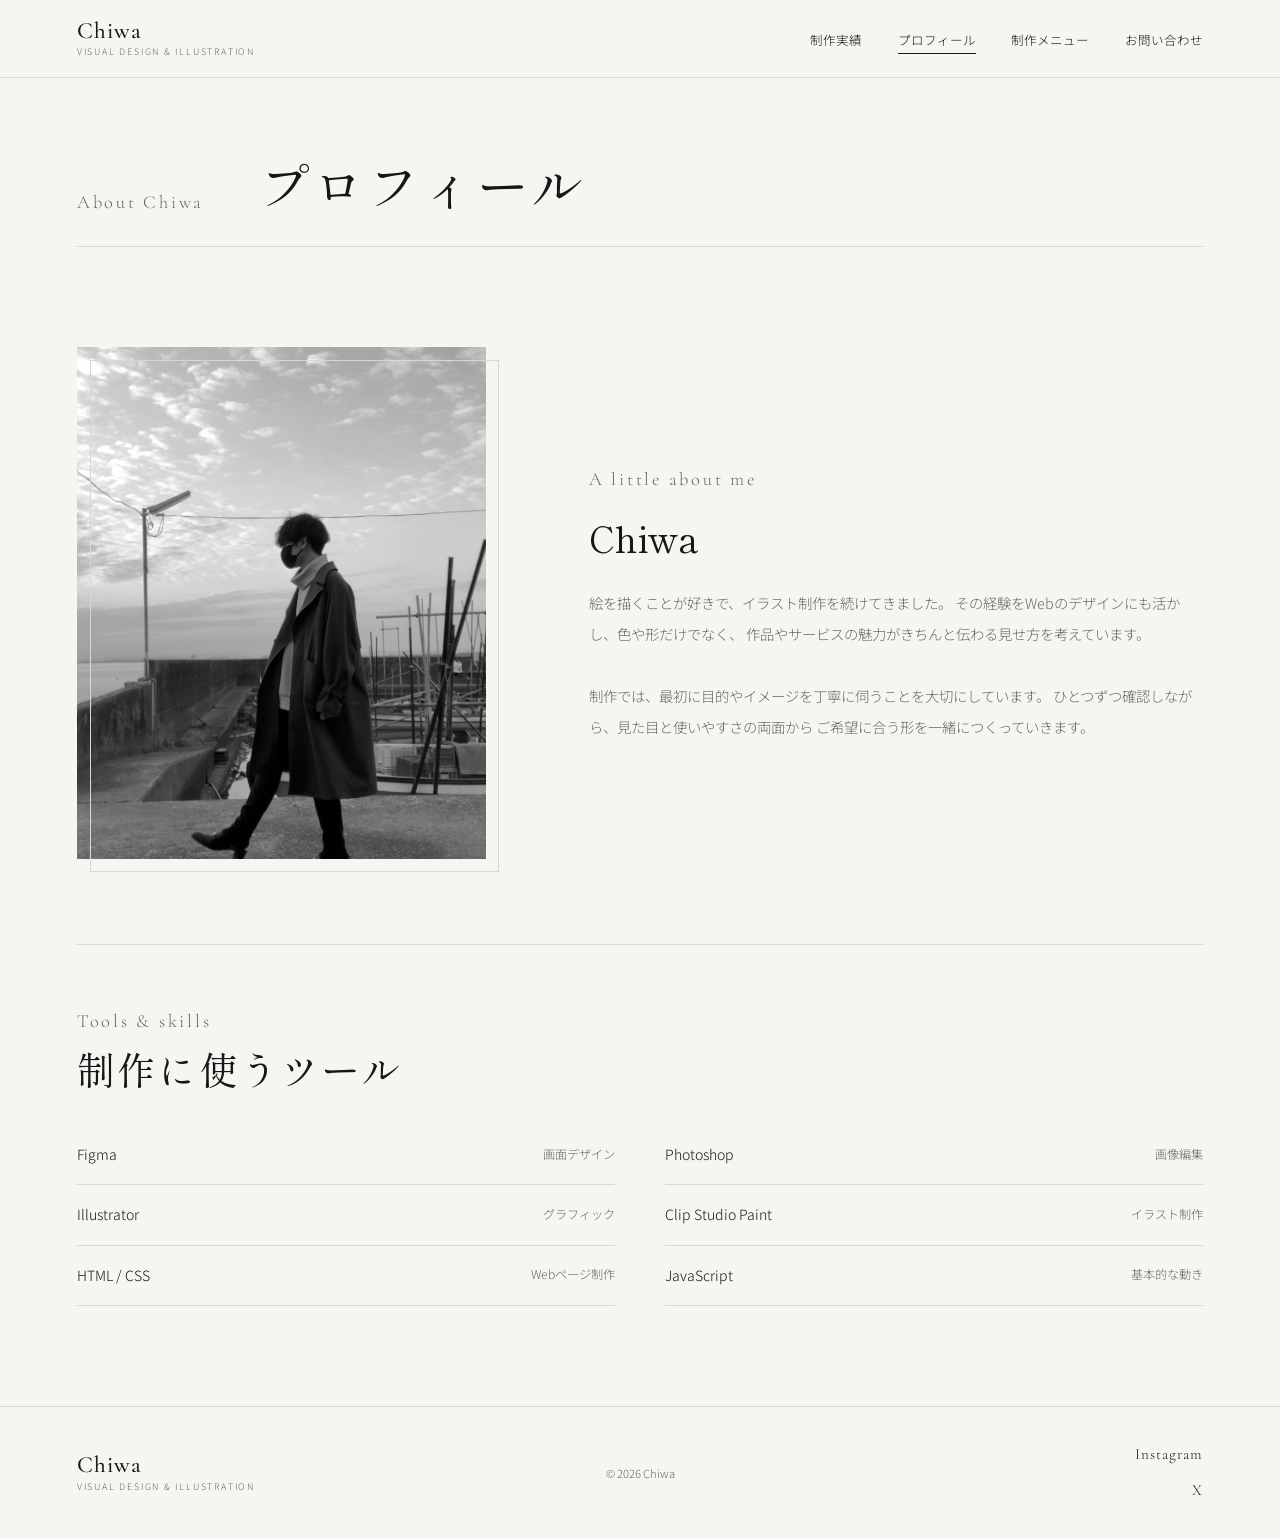
==== about.html @ b2c46706 "Publish Chiwa portfolio site" ====
<!doctype html>
<html lang="ja">
<head>
  <meta charset="UTF-8">
  <meta name="viewport" content="width=device-width, initial-scale=1.0">
  <meta name="description" content="Chiwaのプロフィールと制作に使うツールをご紹介します。">
  <title>プロフィール | Chiwa</title>
  <link rel="stylesheet" href="style.css">
</head>
<body>
  <header class="site-header">
    <a href="index.html" class="logo" aria-label="Chiwa トップページ">
      <span class="logo-main">Chiwa</span>
      <span class="logo-sub">Visual design &amp; illustration</span>
    </a>
    <nav aria-label="メインメニュー">
      <ul class="nav-links">
        <li><a href="works.html">制作実績</a></li>
        <li><a href="about.html" aria-current="page">プロフィール</a></li>
        <li><a href="service.html">制作メニュー</a></li>
        <li><a href="contact.html">お問い合わせ</a></li>
      </ul>
    </nav>
    <button class="hamburger" id="hamburger" type="button" aria-label="メニュー" aria-expanded="false" aria-controls="mobile-nav">
      <span></span><span></span><span></span>
    </button>
  </header>

  <nav class="mobile-nav" id="mobile-nav" aria-label="スマートフォン用メニュー">
    <ul class="mobile-nav__list">
      <li><a href="works.html">制作実績</a></li>
      <li><a href="about.html">プロフィール</a></li>
      <li><a href="service.html">制作メニュー</a></li>
      <li><a href="contact.html">お問い合わせ</a></li>
    </ul>
  </nav>

  <main>
    <div class="page-hero">
      <div class="container">
        <p class="sec-label">About Chiwa</p>
        <h1 class="sec-title">プロフィール</h1>
      </div>
    </div>

    <section id="about">
      <div class="container">
        <div class="about-row">
          <figure class="about-portrait">
            <img src="img/Chiwa.jpg" alt="海辺を歩くChiwaの写真">
          </figure>

          <div class="about-row__content">
            <p class="sec-label">A little about me</p>
            <h2 class="about-name">Chiwa</h2>
            <p class="about-bio">
              絵を描くことが好きで、イラスト制作を続けてきました。
              その経験をWebのデザインにも活かし、色や形だけでなく、
              作品やサービスの魅力がきちんと伝わる見せ方を考えています。
              <br><br>
              制作では、最初に目的やイメージを丁寧に伺うことを大切にしています。
              ひとつずつ確認しながら、見た目と使いやすさの両面から
              ご希望に合う形を一緒につくっていきます。
            </p>
          </div>
        </div>

        <div class="skill-section">
          <div class="section-heading">
            <div>
              <p class="sec-label">Tools &amp; skills</p>
              <h2 class="sec-title">制作に使うツール</h2>
            </div>
          </div>

          <ul class="skill-list">
            <li><span class="skill-name-text">Figma</span><span class="skill-note">画面デザイン</span></li>
            <li><span class="skill-name-text">Photoshop</span><span class="skill-note">画像編集</span></li>
            <li><span class="skill-name-text">Illustrator</span><span class="skill-note">グラフィック</span></li>
            <li><span class="skill-name-text">Clip Studio Paint</span><span class="skill-note">イラスト制作</span></li>
            <li><span class="skill-name-text">HTML / CSS</span><span class="skill-note">Webページ制作</span></li>
            <li><span class="skill-name-text">JavaScript</span><span class="skill-note">基本的な動き</span></li>
          </ul>
        </div>
      </div>
    </section>
  </main>

  <footer class="site-footer">
    <a href="index.html" class="logo">
      <span class="logo-main">Chiwa</span>
      <span class="logo-sub">Visual design &amp; illustration</span>
    </a>
    <span class="footer-copy">© 2026 Chiwa</span>
    <div class="footer-links">
      <a href="https://www.instagram.com/Chiwa_design" target="_blank" rel="noopener noreferrer">Instagram</a>
      <a href="https://x.com/Chiwa_design" target="_blank" rel="noopener noreferrer">X</a>
    </div>
  </footer>

  <script src="main.js"></script>
</body>
</html>
---- style.css ----
@import url('https://fonts.googleapis.com/css2?family=Cormorant+Garamond:wght@400;500;600&family=Noto+Sans+JP:wght@300;400;500;600&family=Shippori+Mincho:wght@400;500;600&display=swap');

:root {
  --paper: #f5f5f2;
  --white: #fff;
  --ink: #171717;
  --muted: #686864;
  --line: #d8d8d3;
  --soft: #e9e9e4;
  --display: 'Shippori Mincho', serif;
  --body: 'Noto Sans JP', sans-serif;
  --serif: 'Cormorant Garamond', serif;
  --page-width: 1180px;
}

*,
*::before,
*::after {
  box-sizing: border-box;
}

html {
  scroll-behavior: smooth;
}

body {
  margin: 0;
  overflow-x: hidden;
  color: var(--ink);
  background: var(--paper);
  font-family: var(--body);
  font-weight: 300;
  line-height: 1.8;
}

a {
  color: inherit;
  text-decoration: none;
}

img {
  display: block;
  max-width: 100%;
  height: auto;
}

ul {
  margin: 0;
  padding: 0;
  list-style: none;
}

button {
  font: inherit;
}

.container {
  width: min(var(--page-width), calc(100% - 12vw));
  margin-inline: auto;
}

/* Header */

.site-header {
  position: fixed;
  z-index: 100;
  inset: 0 0 auto;
  display: flex;
  align-items: center;
  justify-content: space-between;
  min-height: 78px;
  padding: 0 6vw;
  border-bottom: 1px solid rgba(23, 23, 23, 0.12);
  background: rgba(245, 245, 242, 0.92);
  backdrop-filter: blur(16px);
}

.logo {
  display: inline-flex;
  flex-direction: column;
  line-height: 1;
  white-space: nowrap;
}

.logo-main {
  font-family: var(--serif);
  font-size: 1.45rem;
  font-weight: 500;
  letter-spacing: 0.04em;
}

.logo-sub {
  margin-top: 5px;
  color: var(--muted);
  font-size: 0.56rem;
  letter-spacing: 0.2em;
  text-transform: uppercase;
}

.nav-links {
  display: flex;
  align-items: center;
  gap: clamp(18px, 2.8vw, 38px);
}

.nav-links a {
  position: relative;
  padding: 8px 0;
  font-size: 0.78rem;
  letter-spacing: 0.08em;
}

.nav-links a::after {
  position: absolute;
  right: 0;
  bottom: 3px;
  left: 0;
  height: 1px;
  background: currentColor;
  content: '';
  transform: scaleX(0);
  transform-origin: right;
  transition: transform 220ms ease;
}

.nav-links a:hover::after,
.nav-links a[aria-current="page"]::after {
  transform: scaleX(1);
  transform-origin: left;
}

/* Mobile menu */

.hamburger {
  display: none;
  width: 44px;
  height: 44px;
  padding: 10px;
  border: 1px solid var(--line);
  border-radius: 50%;
  background: transparent;
  cursor: pointer;
}

.hamburger span {
  display: block;
  width: 100%;
  height: 1px;
  margin: 5px 0;
  background: var(--ink);
  transition: transform 220ms ease, opacity 220ms ease;
}

.hamburger.is-open span:first-child {
  transform: translateY(6px) rotate(45deg);
}

.hamburger.is-open span:nth-child(2) {
  opacity: 0;
}

.hamburger.is-open span:last-child {
  transform: translateY(-6px) rotate(-45deg);
}

.mobile-nav {
  position: fixed;
  z-index: 99;
  inset: 78px 0 0;
  display: none;
  align-items: center;
  justify-content: center;
  background: rgba(245, 245, 242, 0.98);
}

.mobile-nav.is-open {
  display: flex;
}

.mobile-nav__list {
  width: min(82%, 440px);
}

.mobile-nav__list li {
  border-top: 1px solid var(--line);
}

.mobile-nav__list li:last-child {
  border-bottom: 1px solid var(--line);
}

.mobile-nav__list a {
  display: block;
  padding: 16px 4px;
  font-family: var(--display);
  font-size: 1.35rem;
}

/* Home hero */

#hero {
  display: grid;
  min-height: min(850px, 100svh);
  padding: 130px 6vw 70px;
  overflow: hidden;
  background: var(--paper);
}

.hero-layout {
  display: grid;
  grid-template-columns: 1.05fr 0.95fr;
  align-items: center;
  gap: clamp(35px, 7vw, 100px);
  width: min(var(--page-width), 100%);
  margin: auto;
}

.hero-copy-block {
  position: relative;
  z-index: 2;
  padding: 25px 0;
}

.eyebrow {
  display: flex;
  align-items: center;
  gap: 12px;
  margin: 0 0 25px;
  color: var(--muted);
  font-family: var(--serif);
  font-size: 0.9rem;
  letter-spacing: 0.19em;
  text-transform: uppercase;
}

.eyebrow::before {
  width: 30px;
  height: 1px;
  background: var(--ink);
  content: '';
}

.hero-title {
  margin: 0;
  font-family: var(--display);
  font-size: clamp(3.5rem, 7.3vw, 7.3rem);
  font-weight: 400;
  letter-spacing: 0.06em;
  line-height: 1.28;
}

.hero-title span {
  display: block;
}

.hero-title span:nth-child(2) {
  padding-left: 0.75em;
}

.hero-description {
  max-width: 420px;
  margin: 25px 0 0;
  color: var(--muted);
  font-size: 0.92rem;
  line-height: 2.1;
}

.hero-actions {
  display: flex;
  flex-wrap: wrap;
  gap: 12px;
  margin-top: 34px;
}

.button {
  display: inline-flex;
  min-height: 48px;
  align-items: center;
  justify-content: center;
  gap: 18px;
  padding: 0 22px;
  border: 1px solid var(--ink);
  font-size: 0.78rem;
  letter-spacing: 0.08em;
  transition: background 200ms ease, color 200ms ease;
}

.button::after {
  content: '↗';
  font-size: 1rem;
}

.button:hover {
  color: var(--white);
  background: var(--ink);
}

.button--light {
  border-color: var(--line);
}

.hero-visual {
  position: relative;
  min-height: 490px;
  margin: 0;
  background: #191919;
}

.hero-visual::before {
  position: absolute;
  z-index: 1;
  inset: 14px -14px -14px 14px;
  border: 1px solid var(--line);
  content: '';
  pointer-events: none;
}

.hero-visual img {
  width: 100%;
  height: 100%;
  min-height: 490px;
  object-fit: cover;
  object-position: center 48%;
  filter: grayscale(100%);
}

.hero-visual figcaption {
  position: absolute;
  right: 16px;
  bottom: 16px;
  z-index: 2;
  padding: 6px 10px;
  color: var(--white);
  background: rgba(15, 15, 15, 0.72);
  font-family: var(--serif);
  font-size: 0.78rem;
  letter-spacing: 0.14em;
}

/* Page headings and sections */

.page-hero {
  padding: 150px 0 45px;
}

.page-hero .container {
  display: grid;
  grid-template-columns: 160px 1fr;
  align-items: end;
  gap: 22px;
  padding-bottom: 27px;
  border-bottom: 1px solid var(--line);
}

.sec-label {
  margin: 0;
  color: var(--muted);
  font-family: var(--serif);
  font-size: 1.15rem;
  letter-spacing: 0.15em;
}

.sec-title {
  margin: 0;
  font-family: var(--display);
  font-size: clamp(2rem, 4vw, 3.2rem);
  font-weight: 400;
  letter-spacing: 0.07em;
  line-height: 1.35;
}

.section-intro {
  max-width: 680px;
  margin: 0 0 38px;
  color: var(--muted);
  font-size: 0.9rem;
  line-height: 2;
}

section {
  padding: 55px 0 100px;
}

.section-heading {
  display: flex;
  align-items: end;
  justify-content: space-between;
  gap: 25px;
  margin-bottom: 30px;
}

.section-heading .sec-title {
  font-size: clamp(1.8rem, 3vw, 2.6rem);
}

.section-heading .sec-label {
  margin-bottom: 5px;
}

.section-link {
  display: inline-flex;
  align-items: center;
  gap: 12px;
  padding-bottom: 5px;
  border-bottom: 1px solid var(--ink);
  font-size: 0.77rem;
  letter-spacing: 0.06em;
}

.section-link::after {
  content: '↗';
}

/* Featured work */

.home-works {
  padding-top: 75px;
  background: var(--white);
}

.works-grid {
  display: grid;
  grid-template-columns: repeat(2, minmax(0, 1fr));
  gap: clamp(24px, 4vw, 56px);
}

.work-item {
  min-width: 0;
}

.work-thumb {
  display: block;
  overflow: hidden;
  aspect-ratio: 1.38 / 1;
  background: var(--soft);
}

.work-thumb img {
  width: 100%;
  height: 100%;
  object-fit: cover;
  transition: transform 450ms ease;
}

.work-thumb--contain img {
  object-fit: contain;
  background: #111;
}

.work-item:hover .work-thumb img {
  transform: scale(1.035);
}

.work-info {
  display: grid;
  grid-template-columns: 1fr auto;
  align-items: start;
  gap: 6px 16px;
  padding: 17px 2px 0;
}

.work-cat {
  grid-column: 1 / -1;
  margin: 0;
  color: var(--muted);
  font-family: var(--serif);
  font-size: 0.95rem;
  letter-spacing: 0.12em;
}

.work-title {
  margin: 0;
  font-family: var(--display);
  font-size: 1.12rem;
  font-weight: 500;
}

.work-meta {
  margin: 0;
  color: var(--muted);
  font-size: 0.72rem;
  text-align: right;
}

/* Home introduction band */

.home-note {
  padding: 82px 0;
  color: var(--white);
  background: var(--ink);
}

.home-note__inner {
  display: grid;
  grid-template-columns: 0.75fr 1.25fr;
  align-items: center;
  gap: 50px;
}

.home-note .sec-label {
  color: #b8b8b2;
}

.home-note .sec-title {
  max-width: 670px;
  font-size: clamp(1.8rem, 4vw, 3.1rem);
  line-height: 1.7;
}

.home-note__inner > div > p {
  max-width: 650px;
  margin: 18px 0 0;
  color: #c6c6c1;
  font-size: 0.88rem;
  line-height: 2.1;
}

/* Profile and skills */

.about-row {
  display: grid;
  grid-template-columns: minmax(260px, 0.8fr) 1.2fr;
  align-items: center;
  gap: clamp(35px, 8vw, 105px);
  margin-bottom: 85px;
}

.about-portrait {
  position: relative;
  margin: 0;
  background: var(--soft);
}

.about-portrait::after {
  position: absolute;
  inset: 13px -13px -13px 13px;
  border: 1px solid var(--line);
  content: '';
  pointer-events: none;
}

.about-portrait img {
  width: 100%;
  aspect-ratio: 4 / 5;
  object-fit: cover;
  object-position: center 54%;
  filter: grayscale(100%);
}

.about-name {
  margin: 8px 0 18px;
  font-family: var(--display);
  font-size: 2.3rem;
  font-weight: 400;
}

.about-bio {
  margin: 0;
  color: var(--muted);
  font-size: 0.9rem;
  line-height: 2.15;
}

.skill-section {
  padding: 60px 0 0;
  border-top: 1px solid var(--line);
}

.skill-list {
  display: grid;
  grid-template-columns: repeat(2, minmax(0, 1fr));
  column-gap: 50px;
}

.skill-list li {
  display: flex;
  align-items: center;
  justify-content: space-between;
  gap: 18px;
  padding: 17px 0;
  border-bottom: 1px solid var(--line);
}

.skill-name-text {
  font-size: 0.88rem;
}

.skill-note {
  color: var(--muted);
  font-size: 0.76rem;
}

/* Services and process */

.service-grid {
  display: grid;
  grid-template-columns: repeat(2, minmax(0, 1fr));
  border-top: 1px solid var(--line);
  border-left: 1px solid var(--line);
}

.service-card {
  min-height: 250px;
  padding: 30px;
  border-right: 1px solid var(--line);
  border-bottom: 1px solid var(--line);
  background: var(--white);
  transition: background 220ms ease;
}

.service-card:hover {
  background: #eeeeea;
}

.service-en {
  margin: 0 0 12px;
  color: var(--muted);
  font-family: var(--serif);
  font-size: 1.05rem;
  letter-spacing: 0.12em;
}

.service-name {
  margin: 0 0 13px;
  font-family: var(--display);
  font-size: 1.25rem;
  font-weight: 500;
}

.service-desc {
  max-width: 430px;
  margin: 0;
  color: var(--muted);
  font-size: 0.84rem;
  line-height: 2;
}

.service-tags {
  display: flex;
  flex-wrap: wrap;
  gap: 7px;
  margin-top: 19px;
}

.stag {
  padding: 3px 8px;
  border: 1px solid var(--line);
  color: var(--muted);
  font-size: 0.7rem;
}

#flow {
  padding-top: 70px;
  background: var(--white);
}

.flow-row {
  display: grid;
  grid-template-columns: repeat(5, minmax(0, 1fr));
  border-top: 1px solid var(--line);
  border-bottom: 1px solid var(--line);
}

.flow-step {
  min-width: 0;
  padding: 25px 18px 30px;
}

.flow-step + .flow-step {
  border-left: 1px solid var(--line);
}

.flow-num {
  margin: 0 0 22px;
  color: #92928c;
  font-family: var(--serif);
  font-size: 2.25rem;
  line-height: 1;
}

.flow-title {
  margin: 0 0 9px;
  font-family: var(--display);
  font-size: 1rem;
  font-weight: 500;
}

.flow-desc {
  margin: 0;
  color: var(--muted);
  font-size: 0.76rem;
  line-height: 1.9;
}

/* Contact */

.contact-panel {
  display: grid;
  grid-template-columns: 0.8fr 1.2fr;
  gap: 45px;
  padding: clamp(28px, 6vw, 68px);
  border: 1px solid var(--line);
  background: var(--white);
}

.contact-panel .sec-title {
  max-width: 390px;
}

.contact-lead {
  max-width: 580px;
  margin: 8px 0 25px;
  color: var(--muted);
  font-size: 0.9rem;
  line-height: 2.1;
}

.contact-email-link {
  display: inline-flex;
  align-items: center;
  gap: 12px;
  padding-bottom: 5px;
  border-bottom: 1px solid var(--ink);
  font-family: var(--serif);
  font-size: clamp(1rem, 2.5vw, 1.4rem);
  overflow-wrap: anywhere;
}

.contact-email-icon {
  font-size: 0.9rem;
}

.contact-social-note {
  margin: 27px 0 0;
  color: var(--muted);
  font-size: 0.8rem;
}

/* Footer */

.site-footer {
  display: grid;
  grid-template-columns: 1fr auto 1fr;
  align-items: center;
  gap: 22px;
  padding: 32px 6vw;
  border-top: 1px solid var(--line);
  background: var(--paper);
}

.footer-copy {
  color: var(--muted);
  font-size: 0.7rem;
  text-align: center;
}

.footer-links {
  display: flex;
  flex-direction: column;
  align-items: flex-end;
  gap: 5px;
}

.footer-links a {
  padding: 2px 0;
  font-family: var(--serif);
  font-size: 0.95rem;
  letter-spacing: 0.07em;
}

.footer-links a:hover {
  text-decoration: underline;
  text-underline-offset: 4px;
}

/* Tablet layout */

@media (max-width: 900px) {
  .site-header {
    min-height: 70px;
    padding-inline: 5vw;
  }

  .nav-links {
    display: none;
  }

  .hamburger {
    display: block;
  }

  .mobile-nav {
    inset-block-start: 70px;
  }

  .container {
    width: min(var(--page-width), calc(100% - 10vw));
  }

  .hero-layout {
    grid-template-columns: 1fr 0.8fr;
    gap: 35px;
  }

  .hero-visual,
  .hero-visual img {
    min-height: 430px;
  }

  .page-hero {
    padding-top: 130px;
  }

  .about-row {
    grid-template-columns: minmax(220px, 0.8fr) 1.2fr;
    gap: 42px;
  }

  .flow-row {
    grid-template-columns: repeat(2, minmax(0, 1fr));
  }

  .flow-step {
    border-bottom: 1px solid var(--line);
  }

  .flow-step + .flow-step {
    border-left: 0;
  }

  .flow-step:nth-child(even) {
    border-left: 1px solid var(--line);
  }

  .flow-step:last-child {
    border-bottom: 0;
  }
}

/* Phone layout */

@media (max-width: 640px) {
  .site-header {
    min-height: 64px;
    padding-inline: 20px;
  }

  .logo-main {
    font-size: 1.25rem;
  }

  .mobile-nav {
    inset-block-start: 64px;
  }

  .container {
    width: calc(100% - 40px);
  }

  #hero {
    min-height: auto;
    padding: 105px 20px 60px;
  }

  .hero-layout {
    grid-template-columns: 1fr;
    gap: 32px;
  }

  .hero-copy-block {
    padding: 10px 0 0;
  }

  .eyebrow {
    margin-bottom: 18px;
    font-size: 0.78rem;
  }

  .hero-title {
    font-size: clamp(3rem, 13vw, 4.5rem);
    line-height: 1.35;
  }

  .hero-description {
    margin-top: 18px;
    font-size: 0.84rem;
  }

  .hero-actions {
    margin-top: 24px;
  }

  .button {
    min-height: 44px;
    padding-inline: 16px;
    font-size: 0.72rem;
  }

  .hero-visual,
  .hero-visual img {
    min-height: 0;
    height: auto;
    aspect-ratio: 4 / 5;
  }

  .hero-visual::before {
    inset: 9px -9px -9px 9px;
  }

  .page-hero {
    padding: 112px 0 30px;
  }

  .page-hero .container {
    grid-template-columns: 1fr;
    gap: 2px;
    padding-bottom: 19px;
  }

  .sec-label {
    font-size: 1rem;
  }

  .sec-title {
    font-size: clamp(1.8rem, 8vw, 2.45rem);
  }

  section {
    padding: 36px 0 65px;
  }

  .section-heading {
    align-items: start;
    flex-direction: column;
    gap: 13px;
    margin-bottom: 22px;
  }

  .section-heading .sec-title {
    font-size: 1.8rem;
  }

  .works-grid,
  .service-grid {
    grid-template-columns: 1fr;
  }

  .works-grid {
    gap: 34px;
  }

  .work-info {
    grid-template-columns: 1fr;
    gap: 4px;
  }

  .work-cat {
    grid-column: auto;
  }

  .work-meta {
    text-align: left;
  }

  .home-works {
    padding-top: 55px;
  }

  .home-note {
    padding: 55px 0;
  }

  .home-note__inner {
    grid-template-columns: 1fr;
    gap: 15px;
  }

  .home-note .sec-title {
    font-size: 1.7rem;
  }

  .about-row {
    grid-template-columns: 1fr;
    gap: 34px;
    margin-bottom: 60px;
  }

  .about-portrait {
    width: min(100%, 390px);
    margin-inline: auto;
  }

  .about-portrait img {
    aspect-ratio: 4 / 4.5;
  }

  .about-name {
    font-size: 2rem;
  }

  .about-bio,
  .contact-lead {
    font-size: 0.84rem;
  }

  .skill-list {
    grid-template-columns: 1fr;
  }

  .skill-section {
    padding-top: 40px;
  }

  .service-card {
    min-height: 0;
    padding: 23px;
  }

  #flow {
    padding-top: 48px;
  }

  .flow-row {
    grid-template-columns: 1fr;
  }

  .flow-step {
    display: grid;
    grid-template-columns: 58px 1fr;
    gap: 0 16px;
    padding: 18px 2px;
  }

  .flow-step + .flow-step {
    border-left: 0;
  }

  .flow-num {
    grid-row: span 2;
    margin: 2px 0 0;
    font-size: 1.9rem;
  }

  .flow-title {
    margin-bottom: 3px;
  }

  .flow-desc {
    font-size: 0.75rem;
  }

  .contact-panel {
    grid-template-columns: 1fr;
    gap: 15px;
    padding: 25px 20px;
  }

  .site-footer {
    grid-template-columns: 1fr;
    justify-items: center;
    gap: 14px;
    padding: 26px 20px;
  }

  .footer-links {
    align-items: center;
  }
}

@media (prefers-reduced-motion: reduce) {
  *,
  *::before,
  *::after {
    scroll-behavior: auto !important;
    transition-duration: 0.01ms !important;
  }
}
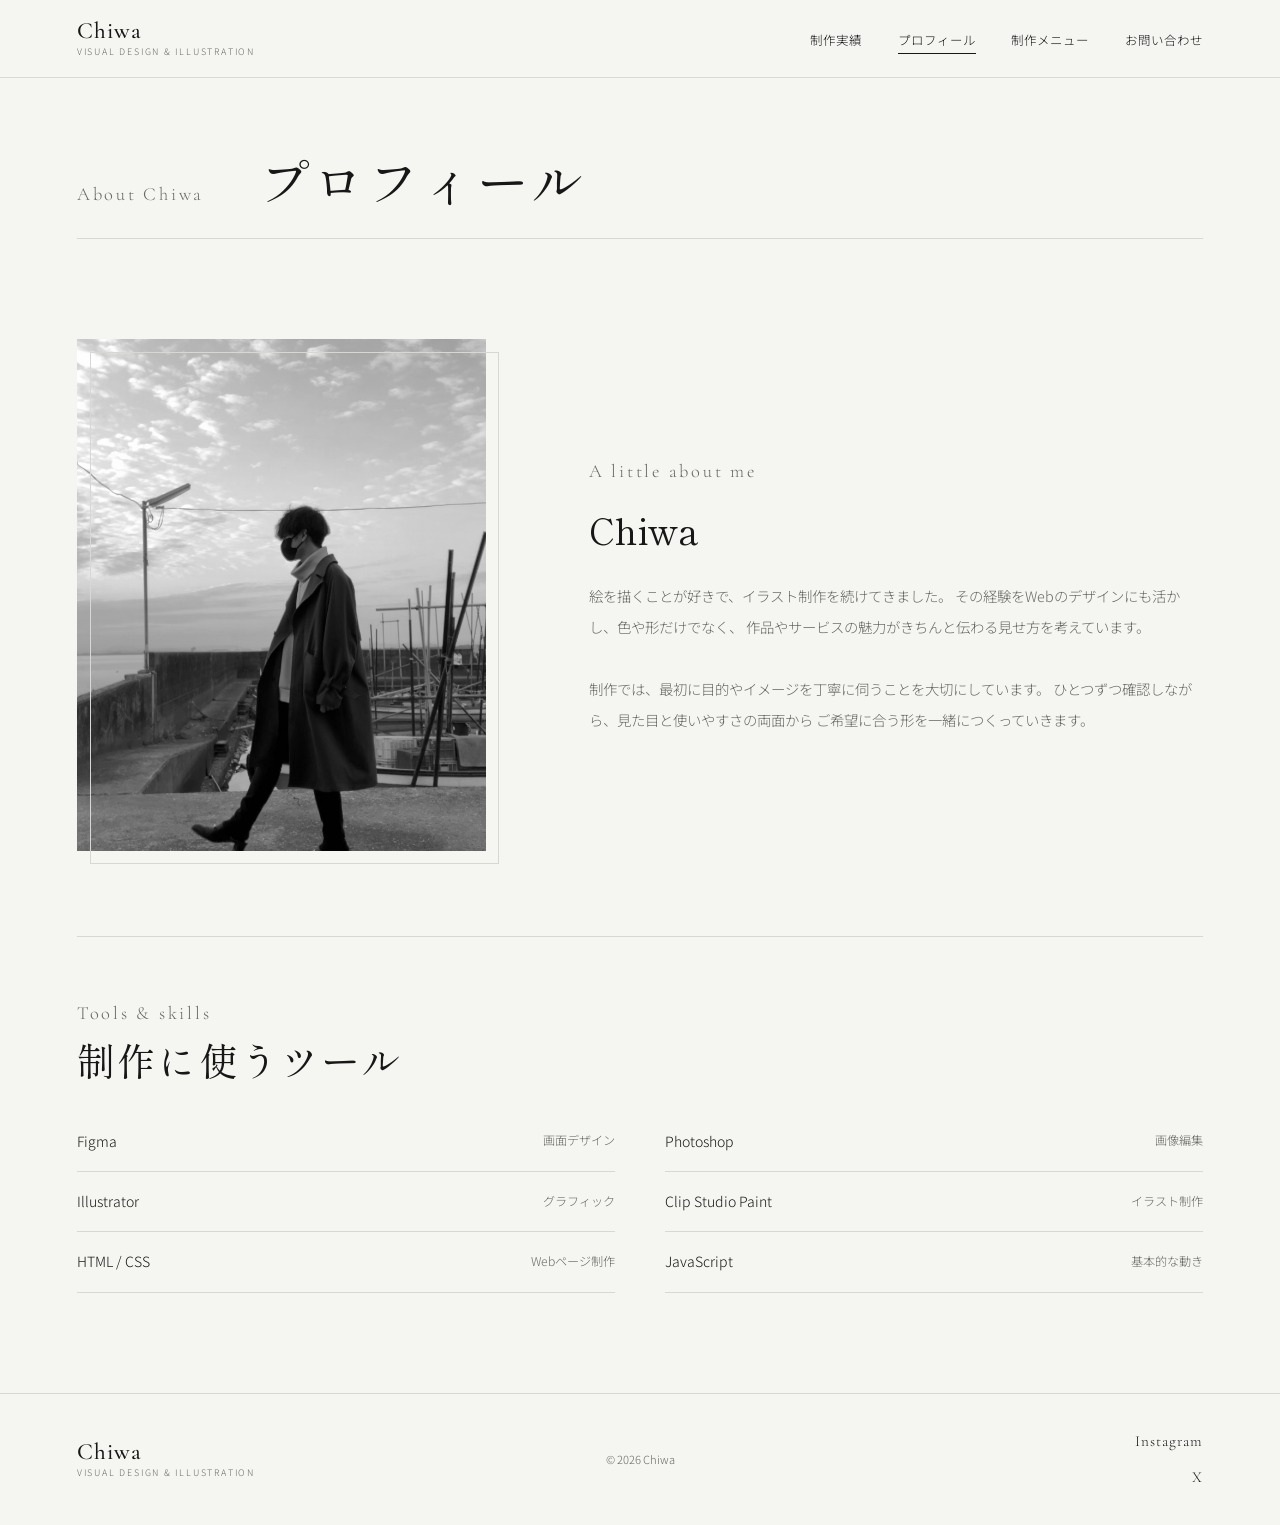
==== commit 61d5213e: "Unify service navigation label and refresh homepage styles" ====
--- a/about.html
+++ b/about.html
@@ -5,7 +5,7 @@
   <meta name="viewport" content="width=device-width, initial-scale=1.0">
   <meta name="description" content="Chiwaのプロフィールと制作に使うツールをご紹介します。">
   <title>プロフィール | Chiwa</title>
-  <link rel="stylesheet" href="style.css">
+  <link rel="stylesheet" href="style.css?v=8">
 </head>
 <body>
   <header class="site-header">
--- a/style.css
+++ b/style.css
@@ -200,8 +200,8 @@
 
 #hero {
   display: grid;
-  min-height: min(850px, 100svh);
-  padding: 130px 6vw 70px;
+  min-height: max(100svh, 940px);
+  padding: 140px 6vw 90px;
   overflow: hidden;
   background: var(--paper);
 }
@@ -210,8 +210,8 @@
   display: grid;
   grid-template-columns: 1.05fr 0.95fr;
   align-items: center;
-  gap: clamp(35px, 7vw, 100px);
-  width: min(var(--page-width), 100%);
+  gap: clamp(42px, 6vw, 88px);
+  width: min(1320px, 100%);
   margin: auto;
 }
 
@@ -243,7 +243,7 @@
 .hero-title {
   margin: 0;
   font-family: var(--display);
-  font-size: clamp(3.5rem, 7.3vw, 7.3rem);
+  font-size: clamp(3.5rem, 5.8vw, 6rem);
   font-weight: 400;
   letter-spacing: 0.06em;
   line-height: 1.28;
@@ -251,6 +251,7 @@
 
 .hero-title span {
   display: block;
+  white-space: nowrap;
 }
 
 .hero-title span:nth-child(2) {
@@ -301,7 +302,7 @@
 
 .hero-visual {
   position: relative;
-  min-height: 490px;
+  min-height: clamp(560px, 65svh, 740px);
   margin: 0;
   background: #191919;
 }
@@ -318,7 +319,7 @@
 .hero-visual img {
   width: 100%;
   height: 100%;
-  min-height: 490px;
+  min-height: clamp(560px, 65svh, 740px);
   object-fit: cover;
   object-position: center 48%;
   filter: grayscale(100%);
@@ -366,7 +367,7 @@
   font-size: clamp(2rem, 4vw, 3.2rem);
   font-weight: 400;
   letter-spacing: 0.07em;
-  line-height: 1.35;
+  line-height: 1.2;
 }
 
 .section-intro {
@@ -798,13 +799,18 @@
   }
 
   .hero-layout {
-    grid-template-columns: 1fr 0.8fr;
-    gap: 35px;
+    grid-template-columns: 0.95fr 1.05fr;
+    gap: clamp(20px, 3.5vw, 35px);
+  }
+
+  .hero-title {
+    font-size: clamp(2.25rem, 5.6vw, 3.25rem);
+    line-height: 1.2;
   }
 
   .hero-visual,
   .hero-visual img {
-    min-height: 430px;
+    min-height: clamp(460px, 56svh, 620px);
   }
 
   .page-hero {
@@ -858,8 +864,8 @@
   }
 
   #hero {
-    min-height: auto;
-    padding: 105px 20px 60px;
+    min-height: max(100svh, 940px);
+    padding: 90px 20px 70px;
   }
 
   .hero-layout {
@@ -877,8 +883,8 @@
   }
 
   .hero-title {
-    font-size: clamp(3rem, 13vw, 4.5rem);
-    line-height: 1.35;
+    font-size: clamp(2.35rem, 10vw, 3.5rem);
+    line-height: 1.2;
   }
 
   .hero-description {
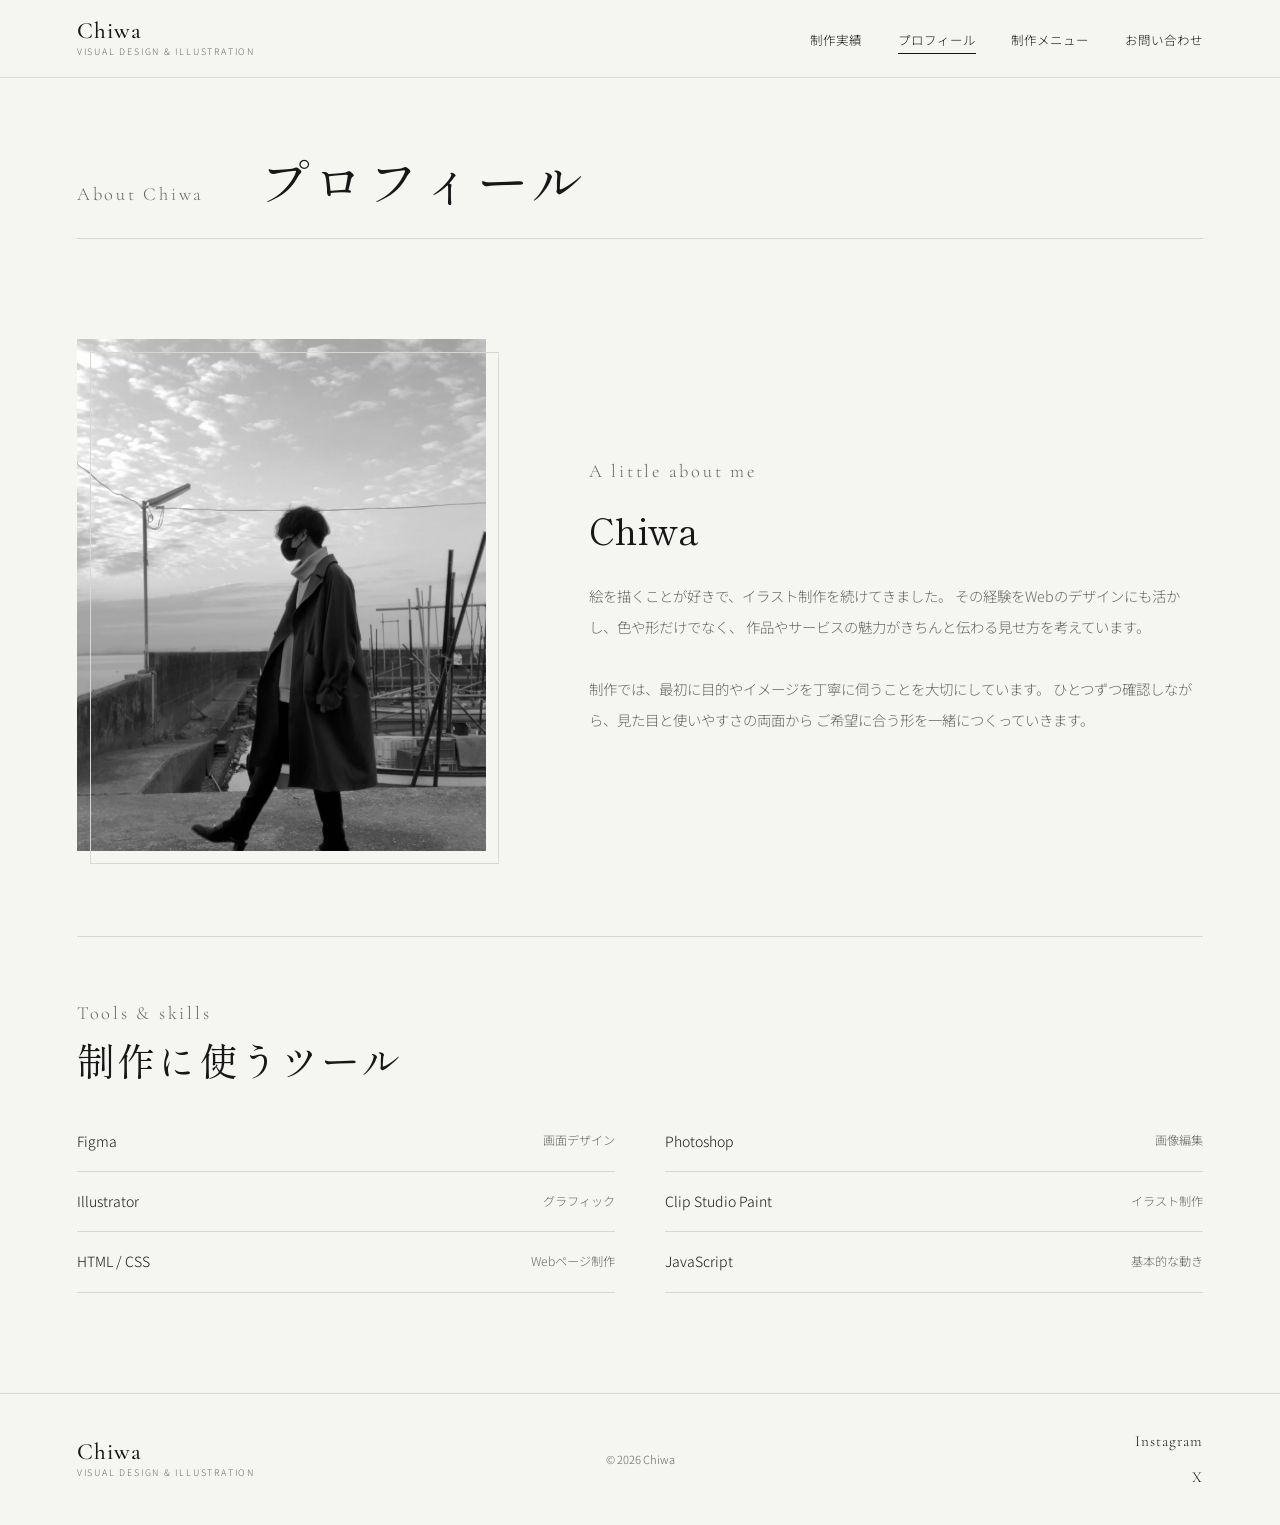
==== commit 61d6cc16: "Add Senrin restaurant concepts and motion design" ====
--- a/about.html
+++ b/about.html
@@ -5,7 +5,7 @@
   <meta name="viewport" content="width=device-width, initial-scale=1.0">
   <meta name="description" content="Chiwaのプロフィールと制作に使うツールをご紹介します。">
   <title>プロフィール | Chiwa</title>
-  <link rel="stylesheet" href="style.css?v=8">
+  <link rel="stylesheet" href="style.css?v=9">
 </head>
 <body>
   <header class="site-header">
--- a/style.css
+++ b/style.css
@@ -1082,3 +1082,224 @@
   }
 }
 
+
+
+/* Senrin restaurant concept trio */
+.restaurant-showcase {
+  padding-block: clamp(66px, 9vw, 116px);
+  border-top: 1px solid var(--line);
+  background: var(--white);
+}
+.restaurant-heading {
+  align-items: end;
+  gap: clamp(28px, 7vw, 96px);
+  margin-bottom: 31px;
+}
+.restaurant-heading .sec-title {
+  max-width: 650px;
+  line-height: 1.6;
+}
+.restaurant-lead {
+  max-width: 430px;
+  margin: 0 0 4px;
+  color: var(--muted);
+  font-size: .84rem;
+  line-height: 2.05;
+}
+.restaurant-series-note {
+  display: flex;
+  align-items: center;
+  gap: 18px;
+  padding: 15px 0;
+  border-top: 1px solid var(--line);
+  border-bottom: 1px solid var(--line);
+}
+.restaurant-series-mark,
+.restaurant-card__type {
+  color: var(--muted);
+  font-family: var(--serif);
+  font-size: .77rem;
+  letter-spacing: .15em;
+}
+.restaurant-series-mark { flex: 0 0 auto; }
+.restaurant-series-note p {
+  margin: 0;
+  color: var(--muted);
+  font-size: .73rem;
+}
+.restaurant-grid {
+  display: grid;
+  grid-template-columns: repeat(3, minmax(0, 1fr));
+  gap: clamp(14px, 2.2vw, 28px);
+  margin-top: 28px;
+}
+.restaurant-card {
+  display: block;
+  min-width: 0;
+}
+.restaurant-card__image {
+  position: relative;
+  overflow: hidden;
+  aspect-ratio: 1.08 / 1;
+  background: #202020;
+}
+.restaurant-card__image img {
+  width: 100%;
+  height: 100%;
+  object-fit: cover;
+  filter: grayscale(100%);
+  transition: transform 700ms cubic-bezier(.2,.7,.2,1), filter 500ms ease;
+}
+.restaurant-card:hover .restaurant-card__image img,
+.restaurant-card:focus-visible .restaurant-card__image img {
+  transform: scale(1.045);
+  filter: grayscale(20%);
+}
+.restaurant-card__number {
+  position: absolute;
+  top: 14px;
+  left: 14px;
+  display: grid;
+  width: 39px;
+  height: 39px;
+  place-items: center;
+  border: 1px solid rgba(255,255,255,.8);
+  border-radius: 50%;
+  color: #fff;
+  background: rgba(16,16,16,.28);
+  font-family: var(--serif);
+  font-size: .9rem;
+  backdrop-filter: blur(6px);
+}
+.restaurant-card__copy { padding: 15px 1px 0; }
+.restaurant-card__type { margin: 0 0 5px; font-size: .69rem; }
+.restaurant-card__copy h3 {
+  margin: 0;
+  font-family: var(--display);
+  font-size: clamp(1rem, 1.4vw, 1.2rem);
+  font-weight: 500;
+}
+.restaurant-card__link {
+  display: inline-flex;
+  gap: 10px;
+  align-items: center;
+  margin-top: 12px;
+  padding-bottom: 3px;
+  border-bottom: 1px solid var(--line);
+  color: var(--muted);
+  font-size: .72rem;
+  transition: color 180ms ease, border-color 180ms ease;
+}
+.restaurant-card:hover .restaurant-card__link { color: var(--ink); border-color: var(--ink); }
+
+/* Gem-inspired page entrance and restrained motion */
+body.is-loading { overflow: hidden; }
+.site-loader {
+  position: fixed;
+  z-index: 10000;
+  inset: 0;
+  display: grid;
+  place-items: center;
+  color: #f5f5f2;
+  background: #111;
+  opacity: 1;
+  visibility: visible;
+  transition: opacity 650ms ease, visibility 650ms ease;
+}
+.site-loader.is-leaving { opacity: 0; visibility: hidden; pointer-events: none; }
+.site-loader__inner { display: grid; justify-items: center; gap: 19px; }
+.site-loader__crystal {
+  width: 68px;
+  height: 68px;
+  overflow: visible;
+  animation: crystal-turn 7s ease-in-out infinite;
+  filter: drop-shadow(0 0 16px rgba(255,255,255,.22));
+}
+.site-loader__label {
+  margin: 0;
+  font-family: var(--serif);
+  font-size: .78rem;
+  letter-spacing: .28em;
+}
+.site-loader__caption {
+  margin: -13px 0 0;
+  color: #aaa9a2;
+  font-size: .58rem;
+  letter-spacing: .18em;
+}
+.site-loader__track {
+  width: 130px;
+  height: 1px;
+  overflow: hidden;
+  background: #444;
+}
+.site-loader__track::after {
+  display: block;
+  width: 45%;
+  height: 100%;
+  content: '';
+  background: #f5f5f2;
+  animation: loader-progress 1.25s ease-in-out infinite;
+}
+.motion-ready [data-reveal] {
+  opacity: 0;
+  transform: translate3d(0, 22px, 0);
+  transition: opacity 750ms ease, transform 750ms cubic-bezier(.2,.7,.2,1);
+  transition-delay: var(--reveal-delay, 0ms);
+}
+.motion-ready [data-reveal="from-left"] { transform: translate3d(-22px, 0, 0); }
+.motion-ready [data-reveal="from-right"] { transform: translate3d(22px, 0, 0); }
+.motion-ready [data-reveal].is-revealed { opacity: 1; transform: translate3d(0,0,0); }
+.hero-visual { overflow: hidden; }
+.hero-visual img { animation: crystal-breathe 18s ease-in-out infinite alternate; }
+.hero-visual::after {
+  position: absolute;
+  z-index: 1;
+  inset: 0;
+  content: '';
+  pointer-events: none;
+  background: linear-gradient(112deg, transparent 34%, rgba(255,255,255,.13) 49%, transparent 62%);
+  transform: translateX(-130%);
+  animation: crystal-sheen 13s ease-in-out infinite;
+}
+@keyframes crystal-turn {
+  0%, 100% { transform: translateY(0) rotate(-3deg); }
+  50% { transform: translateY(-7px) rotate(5deg); }
+}
+@keyframes loader-progress {
+  0% { transform: translateX(-110%); }
+  100% { transform: translateX(330%); }
+}
+@keyframes crystal-breathe {
+  from { transform: scale(1.015); }
+  to { transform: scale(1.065); }
+}
+@keyframes crystal-sheen {
+  0%, 56% { transform: translateX(-130%); }
+  78%, 100% { transform: translateX(130%); }
+}
+@media (max-width: 760px) {
+  .restaurant-showcase { padding-block: 58px 72px; }
+  .restaurant-heading { gap: 10px; }
+  .restaurant-heading .sec-title { font-size: clamp(1.7rem, 8vw, 2.3rem); }
+  .restaurant-series-note { align-items: flex-start; flex-direction: column; gap: 4px; }
+  .restaurant-grid { grid-template-columns: 1fr; gap: 25px; }
+  .restaurant-card { display: grid; grid-template-columns: minmax(115px, .8fr) 1.2fr; align-items: center; gap: 14px; }
+  .restaurant-card__image { aspect-ratio: 1 / 1; }
+  .restaurant-card__number { top: 8px; left: 8px; width: 31px; height: 31px; font-size: .75rem; }
+  .restaurant-card__copy { padding: 8px 0; }
+  .restaurant-card__copy h3 { font-size: .98rem; }
+  .restaurant-card__link { margin-top: 8px; }
+}
+@media (prefers-reduced-motion: reduce) {
+  .site-loader, .site-loader__crystal, .site-loader__track::after, .hero-visual img, .hero-visual::after {
+    animation: none !important;
+    transition: none !important;
+  }
+  .motion-ready [data-reveal],
+  .motion-ready [data-reveal].is-revealed {
+    opacity: 1;
+    transform: none;
+    transition: none !important;
+  }
+}
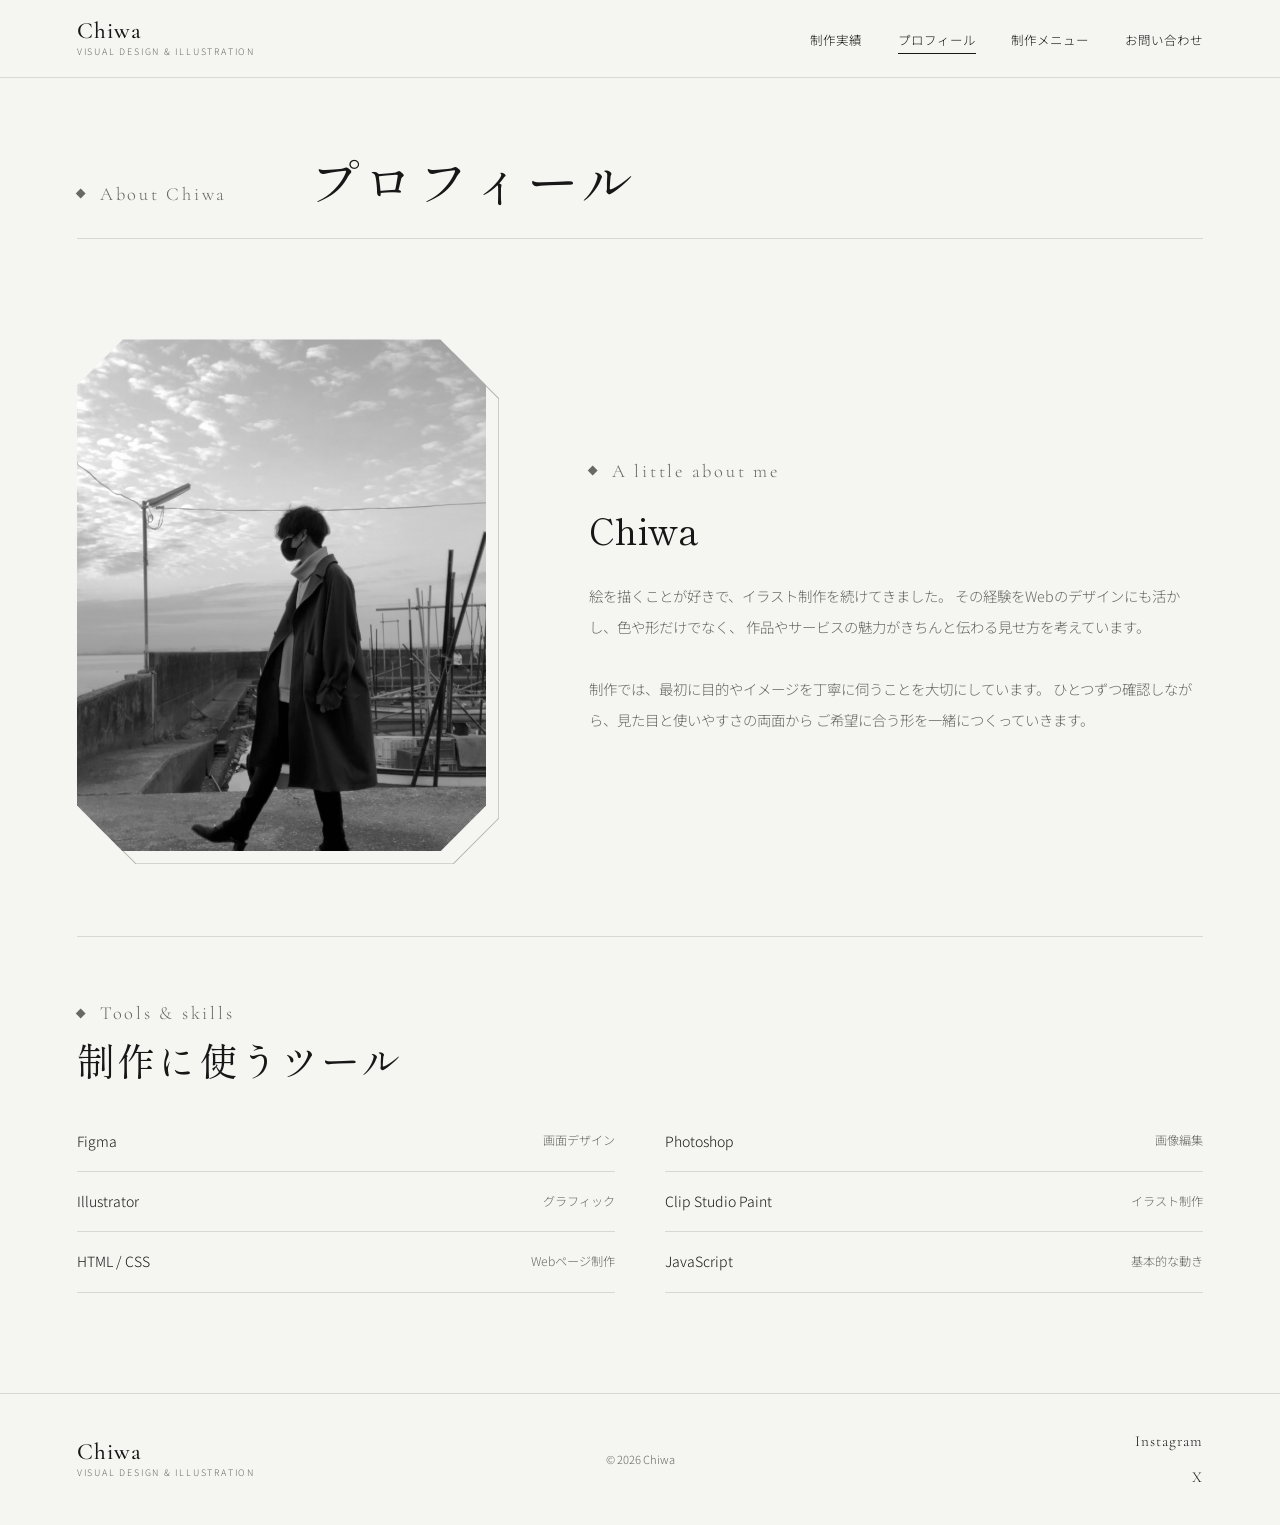
==== commit 69749b09: "Add gem-cut shapes and calm motion; fix restaurant concept links - Gem-cut (chamfered) shapes for he" ====
--- a/about.html
+++ b/about.html
@@ -5,7 +5,7 @@
   <meta name="viewport" content="width=device-width, initial-scale=1.0">
   <meta name="description" content="Chiwaのプロフィールと制作に使うツールをご紹介します。">
   <title>プロフィール | Chiwa</title>
-  <link rel="stylesheet" href="style.css?v=9">
+  <link rel="stylesheet" href="style.css?v=11">
 </head>
 <body>
   <header class="site-header">
@@ -98,7 +98,7 @@
     </div>
   </footer>
 
-  <script src="main.js"></script>
+  <script src="main.js?v=11"></script>
 </body>
-</html>
-
+</html>
+
--- a/style.css
+++ b/style.css
@@ -1080,11 +1080,11 @@
     scroll-behavior: auto !important;
     transition-duration: 0.01ms !important;
   }
-}
-
-
-
-/* Senrin restaurant concept trio */
+}
+
+
+
+/* Chiwa restaurant concept trio */
 .restaurant-showcase {
   padding-block: clamp(66px, 9vw, 116px);
   border-top: 1px solid var(--line);
@@ -1114,8 +1114,7 @@
   border-top: 1px solid var(--line);
   border-bottom: 1px solid var(--line);
 }
-.restaurant-series-mark,
-.restaurant-card__type {
+.restaurant-series-mark {
   color: var(--muted);
   font-family: var(--serif);
   font-size: .77rem;
@@ -1129,70 +1128,49 @@
 }
 .restaurant-grid {
   display: grid;
-  grid-template-columns: repeat(3, minmax(0, 1fr));
-  gap: clamp(14px, 2.2vw, 28px);
+  grid-template-columns: repeat(2, minmax(0, 1fr));
+  gap: clamp(24px, 4vw, 56px);
   margin-top: 28px;
 }
-.restaurant-card {
+.restaurant-work {
   display: block;
-  min-width: 0;
-}
-.restaurant-card__image {
-  position: relative;
-  overflow: hidden;
-  aspect-ratio: 1.08 / 1;
-  background: #202020;
-}
-.restaurant-card__image img {
-  width: 100%;
-  height: 100%;
-  object-fit: cover;
-  filter: grayscale(100%);
-  transition: transform 700ms cubic-bezier(.2,.7,.2,1), filter 500ms ease;
-}
-.restaurant-card:hover .restaurant-card__image img,
-.restaurant-card:focus-visible .restaurant-card__image img {
-  transform: scale(1.045);
-  filter: grayscale(20%);
-}
-.restaurant-card__number {
-  position: absolute;
-  top: 14px;
-  left: 14px;
-  display: grid;
-  width: 39px;
-  height: 39px;
-  place-items: center;
-  border: 1px solid rgba(255,255,255,.8);
-  border-radius: 50%;
-  color: #fff;
-  background: rgba(16,16,16,.28);
-  font-family: var(--serif);
-  font-size: .9rem;
-  backdrop-filter: blur(6px);
-}
-.restaurant-card__copy { padding: 15px 1px 0; }
-.restaurant-card__type { margin: 0 0 5px; font-size: .69rem; }
-.restaurant-card__copy h3 {
-  margin: 0;
-  font-family: var(--display);
-  font-size: clamp(1rem, 1.4vw, 1.2rem);
-  font-weight: 500;
-}
-.restaurant-card__link {
-  display: inline-flex;
-  gap: 10px;
-  align-items: center;
-  margin-top: 12px;
-  padding-bottom: 3px;
-  border-bottom: 1px solid var(--line);
+}
+.restaurant-work .work-thumb img { filter: grayscale(100%); }
+.restaurant-work:hover .work-thumb img,
+.restaurant-work:focus-visible .work-thumb img { filter: grayscale(0%); }
+.restaurant-work-link {
+  display: inline-block;
+  margin-top: 7px;
   color: var(--muted);
   font-size: .72rem;
-  transition: color 180ms ease, border-color 180ms ease;
-}
-.restaurant-card:hover .restaurant-card__link { color: var(--ink); border-color: var(--ink); }
-
-/* Gem-inspired page entrance and restrained motion */
+  text-decoration: underline;
+  text-underline-offset: 4px;
+}
+.restaurant-work:hover .restaurant-work-link { color: var(--ink); }
+
+/* Restaurant concept: phone layout */
+@media (max-width: 760px) {
+  .restaurant-showcase { padding-block: 58px 72px; }
+  .restaurant-heading { gap: 10px; }
+  .restaurant-heading .sec-title { font-size: clamp(1.7rem, 8vw, 2.3rem); }
+  .restaurant-series-note { align-items: flex-start; flex-direction: column; gap: 4px; }
+  .restaurant-grid { grid-template-columns: 1fr; gap: 34px; }
+  .restaurant-work .work-info { grid-template-columns: 1fr; gap: 4px; }
+  .restaurant-work .work-meta { text-align: left; }
+  .restaurant-work-link { margin-top: 7px; }
+}
+
+/* ==========================================================
+   Gemstone layer
+   宝石のカット（面取り）と、面を走る光を全体の共通モチーフにしています。
+   色は増やさず、白〜黒の光の変化だけで見せます。
+   ========================================================== */
+
+:root {
+  --ease-gem: cubic-bezier(.2, .7, .2, 1);
+}
+
+/* --- ローダー（最初の1回だけ表示） --- */
 body.is-loading { overflow: hidden; }
 .site-loader {
   position: fixed;
@@ -1202,36 +1180,23 @@
   place-items: center;
   color: #f5f5f2;
   background: #111;
-  opacity: 1;
-  visibility: visible;
-  transition: opacity 650ms ease, visibility 650ms ease;
+  transition: opacity 700ms ease, visibility 700ms ease;
 }
 .site-loader.is-leaving { opacity: 0; visibility: hidden; pointer-events: none; }
-.site-loader__inner { display: grid; justify-items: center; gap: 19px; }
-.site-loader__crystal {
-  width: 68px;
-  height: 68px;
-  overflow: visible;
-  animation: crystal-turn 7s ease-in-out infinite;
-  filter: drop-shadow(0 0 16px rgba(255,255,255,.22));
-}
+.site-loader__inner { display: grid; justify-items: center; gap: 18px; }
+
 .site-loader__label {
   margin: 0;
   font-family: var(--serif);
-  font-size: .78rem;
-  letter-spacing: .28em;
-}
-.site-loader__caption {
-  margin: -13px 0 0;
-  color: #aaa9a2;
-  font-size: .58rem;
-  letter-spacing: .18em;
+  font-size: .8rem;
+  letter-spacing: .32em;
+  text-indent: .32em;
 }
 .site-loader__track {
-  width: 130px;
+  width: 120px;
   height: 1px;
   overflow: hidden;
-  background: #444;
+  background: #3c3c3c;
 }
 .site-loader__track::after {
   display: block;
@@ -1241,31 +1206,183 @@
   background: #f5f5f2;
   animation: loader-progress 1.25s ease-in-out infinite;
 }
+
+/* --- スクロール量を示すヘッダーの細い線 --- */
+.site-header::after {
+  position: absolute;
+  right: 0;
+  bottom: -1px;
+  left: 0;
+  height: 1px;
+  background: var(--ink);
+  content: '';
+  transform: scaleX(var(--scroll, 0));
+  transform-origin: left;
+}
+
+/* --- 小さなひし形のしるし --- */
+.sec-label::before {
+  display: inline-block;
+  width: .4em;
+  height: .4em;
+  margin-right: .85em;
+  background: currentColor;
+  content: '';
+  vertical-align: .14em;
+  transform: rotate(45deg);
+  animation: gem-twinkle 6s ease-in-out infinite;
+}
+
+/* --- 宝石カット（四隅を落とした形） --- */
+.hero-visual__cut,
+.hero-visual::before,
+.about-portrait img,
+.about-portrait::after {
+  --c: clamp(26px, 3.6vw, 52px);
+}
+.hero-visual__cut,
+.about-portrait img {
+  clip-path: polygon(
+    var(--c) 0, calc(100% - var(--c)) 0, 100% var(--c), 100% calc(100% - var(--c)),
+    calc(100% - var(--c)) 100%, var(--c) 100%, 0 calc(100% - var(--c)), 0 var(--c));
+}
+/* 同じ形の細い枠線（外形から1px内側をくり抜く） */
+.hero-visual::before,
+.about-portrait::after {
+  border: 0;
+  background: #b4b4ad;
+  clip-path: polygon(evenodd,
+    var(--c) 0, calc(100% - var(--c)) 0, 100% var(--c), 100% calc(100% - var(--c)),
+    calc(100% - var(--c)) 100%, var(--c) 100%, 0 calc(100% - var(--c)), 0 var(--c), var(--c) 0,
+    calc(var(--c) + .4px) 1px, 1px calc(var(--c) + .4px), 1px calc(100% - var(--c) - .4px),
+    calc(var(--c) + .4px) calc(100% - 1px), calc(100% - var(--c) - .4px) calc(100% - 1px),
+    calc(100% - 1px) calc(100% - var(--c) - .4px), calc(100% - 1px) calc(var(--c) + .4px),
+    calc(100% - var(--c) - .4px) 1px, calc(var(--c) + .4px) 1px);
+}
+.about-portrait { background: transparent; }
+
+/* --- ヒーロー --- */
+.hero-visual {
+  overflow: visible;
+  background: transparent;
+}
+.hero-visual::before { z-index: 0; }
+.hero-visual,
+.hero-visual img { min-height: 0; }
+.hero-visual img { height: 100%; }
+.hero-visual__cut {
+  position: relative;
+  z-index: 1;
+  height: clamp(520px, 66svh, 740px);
+  overflow: hidden;
+  background: #191919;
+  transform: perspective(1100px) rotateX(calc(var(--ty, 0) * -3deg)) rotateY(calc(var(--tx, 0) * 3deg));
+  transition: transform 900ms var(--ease-gem);
+}
+.hero-visual img { animation: crystal-breathe 18s ease-in-out infinite alternate; }
+/* 写真の上をときどき横切る光 */
+.hero-visual__cut::after {
+  position: absolute;
+  inset: 0;
+  content: '';
+  pointer-events: none;
+  background: linear-gradient(112deg, transparent 34%, rgba(255,255,255,.16) 49%, transparent 62%);
+  transform: translateX(-130%);
+  animation: crystal-sheen 11s ease-in-out infinite;
+}
+.hero-visual figcaption {
+  right: calc(clamp(26px, 3.6vw, 52px) + 4px);
+  bottom: 14px;
+  background: none;
+  letter-spacing: .18em;
+}
+
+/* ヒーローの登場：ローダーが消えたあと、上から順に */
+.motion-ready .hero-title span {
+  clip-path: inset(0 0 100% 0);
+  transform: translateY(.4em);
+  transition: clip-path 1100ms var(--ease-gem), transform 1100ms var(--ease-gem);
+}
+.motion-ready .hero-title span:nth-child(2) { transition-delay: 140ms; }
+.motion-ready .eyebrow,
+.motion-ready .hero-description,
+.motion-ready .hero-actions,
+.motion-ready .hero-visual {
+  opacity: 0;
+  transition: opacity 900ms ease, translate 900ms var(--ease-gem);
+  translate: 0 16px;
+}
+.motion-ready .hero-description { transition-delay: 380ms; }
+.motion-ready .hero-actions { transition-delay: 500ms; }
+.motion-ready .hero-visual { transition-delay: 200ms; transition-duration: 1300ms; }
+.motion-ready.hero-in .hero-title span { clip-path: inset(-.3em); transform: none; }
+.motion-ready.hero-in .eyebrow,
+.motion-ready.hero-in .hero-description,
+.motion-ready.hero-in .hero-actions,
+.motion-ready.hero-in .hero-visual { opacity: 1; translate: 0 0; }
+
+/* --- ボタン：左から静かに塗りが入る --- */
+.button {
+  background: linear-gradient(var(--ink), var(--ink)) no-repeat left / 0 100%;
+  transition: background-size 420ms var(--ease-gem), color 300ms ease, border-color 300ms ease;
+}
+.button:hover,
+.button:focus-visible {
+  border-color: var(--ink);
+  color: var(--white);
+  background: linear-gradient(var(--ink), var(--ink)) no-repeat left / 100% 100%;
+}
+.button::after,
+.section-link::after { transition: transform 300ms var(--ease-gem); }
+.button:hover::after,
+.section-link:hover::after { transform: translate(3px, -3px); }
+
+/* --- 作品サムネイル：対角を落とし、ホバーで光が走る --- */
+.work-thumb {
+  position: relative;
+  clip-path: polygon(22px 0, 100% 0, 100% calc(100% - 22px), calc(100% - 22px) 100%, 0 100%, 0 22px);
+}
+.work-thumb::after {
+  position: absolute;
+  inset: 0;
+  content: '';
+  pointer-events: none;
+  background: linear-gradient(112deg, transparent 38%, rgba(255,255,255,.34) 50%, transparent 62%);
+  transform: translateX(-120%);
+}
+.work-item:hover .work-thumb::after {
+  transform: translateX(120%);
+  transition: transform 900ms var(--ease-gem);
+}
+.work-thumb img { transition: transform 900ms var(--ease-gem), filter 500ms ease; }
+
+/* --- サービスカード・工程：控えめな反応 --- */
+.service-card { position: relative; }
+.service-card::after {
+  position: absolute;
+  top: 26px;
+  right: 26px;
+  width: 7px;
+  height: 7px;
+  background: var(--ink);
+  content: '';
+  opacity: 0;
+  transform: rotate(45deg) scale(.4);
+  transition: opacity 300ms ease, transform 500ms var(--ease-gem);
+}
+.service-card:hover::after { opacity: 1; transform: rotate(225deg) scale(1); }
+.flow-num { transition: color 300ms ease; }
+.flow-step:hover .flow-num { color: var(--ink); }
+
+/* --- スクロールで現れる --- */
 .motion-ready [data-reveal] {
   opacity: 0;
   transform: translate3d(0, 22px, 0);
-  transition: opacity 750ms ease, transform 750ms cubic-bezier(.2,.7,.2,1);
+  transition: opacity 800ms ease, transform 800ms var(--ease-gem);
   transition-delay: var(--reveal-delay, 0ms);
 }
-.motion-ready [data-reveal="from-left"] { transform: translate3d(-22px, 0, 0); }
-.motion-ready [data-reveal="from-right"] { transform: translate3d(22px, 0, 0); }
-.motion-ready [data-reveal].is-revealed { opacity: 1; transform: translate3d(0,0,0); }
-.hero-visual { overflow: hidden; }
-.hero-visual img { animation: crystal-breathe 18s ease-in-out infinite alternate; }
-.hero-visual::after {
-  position: absolute;
-  z-index: 1;
-  inset: 0;
-  content: '';
-  pointer-events: none;
-  background: linear-gradient(112deg, transparent 34%, rgba(255,255,255,.13) 49%, transparent 62%);
-  transform: translateX(-130%);
-  animation: crystal-sheen 13s ease-in-out infinite;
-}
-@keyframes crystal-turn {
-  0%, 100% { transform: translateY(0) rotate(-3deg); }
-  50% { transform: translateY(-7px) rotate(5deg); }
-}
+.motion-ready [data-reveal].is-revealed { opacity: 1; transform: none; }
+
 @keyframes loader-progress {
   0% { transform: translateX(-110%); }
   100% { transform: translateX(330%); }
@@ -1275,31 +1392,44 @@
   to { transform: scale(1.065); }
 }
 @keyframes crystal-sheen {
-  0%, 56% { transform: translateX(-130%); }
-  78%, 100% { transform: translateX(130%); }
-}
-@media (max-width: 760px) {
-  .restaurant-showcase { padding-block: 58px 72px; }
-  .restaurant-heading { gap: 10px; }
-  .restaurant-heading .sec-title { font-size: clamp(1.7rem, 8vw, 2.3rem); }
-  .restaurant-series-note { align-items: flex-start; flex-direction: column; gap: 4px; }
-  .restaurant-grid { grid-template-columns: 1fr; gap: 25px; }
-  .restaurant-card { display: grid; grid-template-columns: minmax(115px, .8fr) 1.2fr; align-items: center; gap: 14px; }
-  .restaurant-card__image { aspect-ratio: 1 / 1; }
-  .restaurant-card__number { top: 8px; left: 8px; width: 31px; height: 31px; font-size: .75rem; }
-  .restaurant-card__copy { padding: 8px 0; }
-  .restaurant-card__copy h3 { font-size: .98rem; }
-  .restaurant-card__link { margin-top: 8px; }
-}
+  0%, 52% { transform: translateX(-130%); }
+  76%, 100% { transform: translateX(130%); }
+}
+@keyframes gem-twinkle {
+  0%, 84%, 100% { opacity: 1; transform: rotate(45deg) scale(1); }
+  90% { opacity: .35; transform: rotate(135deg) scale(.6); }
+  95% { opacity: 1; transform: rotate(225deg) scale(1.25); }
+}
+
+@media (max-width: 900px) {
+  .hero-visual__cut { height: clamp(460px, 56svh, 620px); }
+}
+
+@media (max-width: 640px) {
+  .hero-visual__cut { height: auto; aspect-ratio: 4 / 5; }
+  .work-thumb {
+    clip-path: polygon(16px 0, 100% 0, 100% calc(100% - 16px), calc(100% - 16px) 100%, 0 100%, 0 16px);
+  }
+}
+}
+
 @media (prefers-reduced-motion: reduce) {
-  .site-loader, .site-loader__crystal, .site-loader__track::after, .hero-visual img, .hero-visual::after {
+  .site-loader,
+  .site-loader__track::after,
+  .hero-visual img,
+  .hero-visual__cut,
+  .hero-visual__cut::after,
+  .sec-label::before {
     animation: none !important;
     transition: none !important;
   }
-  .motion-ready [data-reveal],
-  .motion-ready [data-reveal].is-revealed {
-    opacity: 1;
-    transform: none;
-    transition: none !important;
-  }
-}
+}
+
+/* 枠線は写真の後ろへ / 見出しラベルが折り返さない幅に */
+.about-portrait img { position: relative; z-index: 1; }
+@media (min-width: 641px) {
+  .page-hero .container { grid-template-columns: 210px 1fr; }
+}
+
+/* ヘッダーに隠れないよう、ページ内リンクの到着位置を下げる */
+#senrin-concepts { scroll-margin-top: 78px; }
